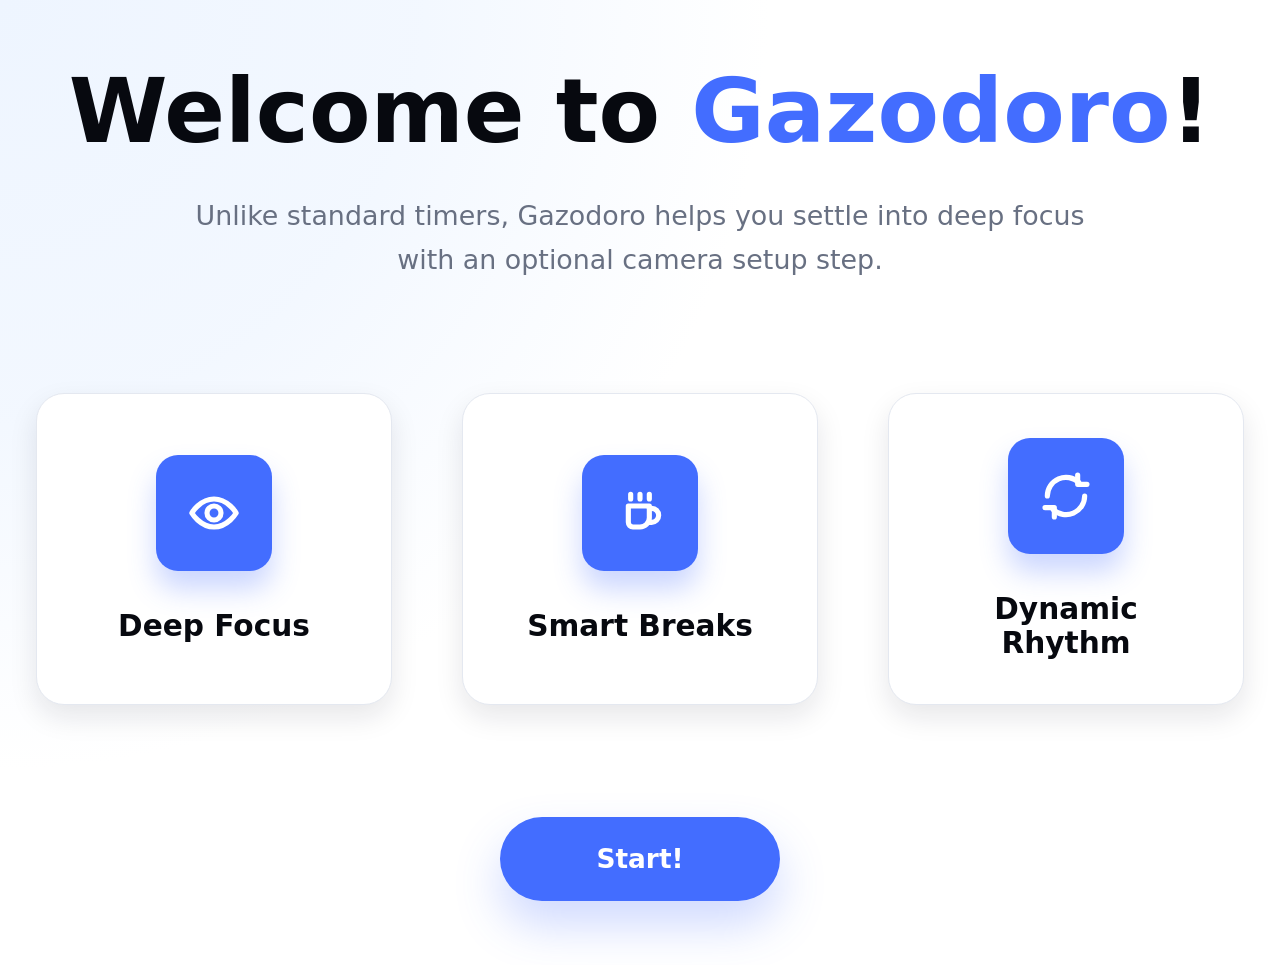
==== frontend/index.html @ 6861799c "Fix project folder organisation" ====
<!DOCTYPE html>
<html lang="en">
<head>
  <meta charset="UTF-8">
  <meta name="viewport" content="width=device-width, initial-scale=1.0">
  <title>Gazodoro</title>
  <link rel="stylesheet" href="styles.css">
  <script src="script.js" defer></script>
</head>
<body>
  <main class="app" aria-live="polite">
    <section class="screen welcome-screen is-active" data-screen="welcome" aria-labelledby="welcome-title">
      <div class="welcome-copy">
        <h1 id="welcome-title">Welcome to <span>Gazodoro</span>!</h1>
        <p>Unlike standard timers, Gazodoro helps you settle into deep focus with an optional camera setup step.</p>
      </div>

      <div class="feature-grid" aria-label="Gazodoro features">
        <article class="feature-card">
          <div class="feature-icon" aria-hidden="true">
            <svg viewBox="0 0 24 24" role="img">
              <path d="M2.5 12s3.5-6 9.5-6 9.5 6 9.5 6-3.5 6-9.5 6-9.5-6-9.5-6Z"></path>
              <circle cx="12" cy="12" r="3"></circle>
            </svg>
          </div>
          <h2>Deep Focus</h2>
        </article>

        <article class="feature-card">
          <div class="feature-icon" aria-hidden="true">
            <svg viewBox="0 0 24 24" role="img">
              <path d="M7 9h9v5a4 4 0 0 1-4 4H9a2 2 0 0 1-2-2V9Z"></path>
              <path d="M16 10h1a3 3 0 0 1 0 6h-1"></path>
              <path d="M8 4v2M12 4v2M16 4v2"></path>
            </svg>
          </div>
          <h2>Smart Breaks</h2>
        </article>

        <article class="feature-card">
          <div class="feature-icon" aria-hidden="true">
            <svg viewBox="0 0 24 24" role="img">
              <path d="M20 12a8 8 0 0 1-13.5 5.8"></path>
              <path d="M4 12A8 8 0 0 1 17.5 6.2"></path>
              <path d="M17 3v4h4"></path>
              <path d="M7 21v-4H3"></path>
            </svg>
          </div>
          <h2>Dynamic Rhythm</h2>
        </article>
      </div>

      <button class="primary-button welcome-start" type="button" data-start-onboarding>Start!</button>
    </section>

    <section class="screen permission-screen" data-screen="permission" aria-labelledby="permission-title">
      <div class="privacy-badge" aria-hidden="true">
        <svg viewBox="0 0 24 24" role="img">
          <path d="M12 3 6 5.6v5.7c0 3.8 2.5 7.4 6 8.7 3.5-1.3 6-4.9 6-8.7V5.6L12 3Z"></path>
        </svg>
      </div>

      <div class="permission-heading">
        <h1 id="permission-title">Before we start...</h1>
        <p>Your Privacy is <span>Our Priority</span></p>
      </div>

      <article class="privacy-card">
        <div class="privacy-icon" aria-hidden="true">
          <svg viewBox="0 0 24 24" role="img">
            <path d="M6 8h2l1.4-2h5.2L16 8h2a2 2 0 0 1 2 2v7a2 2 0 0 1-2 2H6a2 2 0 0 1-2-2v-7a2 2 0 0 1 2-2Z"></path>
            <circle cx="12" cy="13" r="3"></circle>
          </svg>
        </div>
        <div class="privacy-copy">
          <p>We need camera access to track your gaze, but we don't watch you.</p>
          <p>All processing happens <strong>100% locally</strong> on your device.</p>
          <p>No videos or images are ever stored or sent to the cloud.</p>
        </div>
        <p class="privacy-note">
          <svg viewBox="0 0 24 24" aria-hidden="true">
            <path d="M7 11V8a5 5 0 0 1 10 0v3"></path>
            <rect x="5" y="11" width="14" height="10" rx="2"></rect>
          </svg>
          Your privacy is protected. Everything stays on your device.
        </p>
      </article>

      <p class="camera-message" data-camera-error hidden></p>

      <div class="choice-actions">
        <button class="primary-button" type="button" data-enable-camera>Yes, enable camera</button>
        <button class="secondary-button" type="button" data-skip-camera>No, continue without camera</button>
      </div>

      <p class="muted-text">You can change this anytime in settings</p>
    </section>

    <section class="screen preview-screen" data-screen="preview" aria-labelledby="preview-title">
      <h1 id="preview-title">Final Check: Preview Your View</h1>

      <div class="preview-layout">
        <article class="video-card" aria-label="Camera preview">
          <div class="video-frame">
            <video data-camera-preview autoplay playsinline muted></video>
            <span class="live-pill"><span></span> Live</span>
            <div class="video-icon" aria-hidden="true">
              <svg viewBox="0 0 24 24" role="img">
                <path d="M4 7h10a2 2 0 0 1 2 2v6a2 2 0 0 1-2 2H4a2 2 0 0 1-2-2V9a2 2 0 0 1 2-2Z"></path>
                <path d="m16 10 6-3v10l-6-3"></path>
              </svg>
            </div>
          </div>
        </article>

        <aside class="device-card" aria-label="Camera setup details">
          <h2>Select Device</h2>
          <div class="device-select">
            <span data-device-name>Camera 1</span>
            <svg viewBox="0 0 24 24" aria-hidden="true">
              <path d="M6 8h2l1.4-2h5.2L16 8h2a2 2 0 0 1 2 2v7a2 2 0 0 1-2 2H6a2 2 0 0 1-2-2v-7a2 2 0 0 1 2-2Z"></path>
              <circle cx="12" cy="13" r="3"></circle>
            </svg>
          </div>
          <p class="tip-box">
            <svg viewBox="0 0 24 24" aria-hidden="true">
              <path d="M9 18h6"></path>
              <path d="M10 22h4"></path>
              <path d="M8.5 14.5a5 5 0 1 1 7 0c-.8.8-1.5 1.7-1.5 3.5h-4c0-1.8-.7-2.7-1.5-3.5Z"></path>
            </svg>
            Ensure your face is well-lit and centered for the best gaze tracking experience.
          </p>
        </aside>
      </div>

      <button class="primary-button ready-button" type="button" data-ready-focus>Ready to Focus</button>
      <button class="link-button" type="button" data-standard-mode>Camera not working? Continue in Standard Mode</button>
    </section>

    <section class="screen dashboard-screen" data-screen="dashboard" aria-labelledby="dashboard-title">
      <header class="dashboard-header">
        <div class="brand">
          <div class="brand-icon" aria-hidden="true">
            <svg viewBox="0 0 24 24" role="img">
              <path d="M2.5 12s3.5-6 9.5-6 9.5 6 9.5 6-3.5 6-9.5 6-9.5-6-9.5-6Z"></path>
              <circle cx="12" cy="12" r="3"></circle>
            </svg>
          </div>
          <div>
            <h1 id="dashboard-title">Gazodoro</h1>
            <p>Gaze-tracking productivity timer</p>
          </div>
        </div>

        <button class="icon-button" type="button" aria-label="Settings">
          <svg viewBox="0 0 24 24" aria-hidden="true">
            <path d="M12 15.5a3.5 3.5 0 1 0 0-7 3.5 3.5 0 0 0 0 7Z"></path>
            <path d="M19.4 15a1.8 1.8 0 0 0 .4 2l.1.1a2 2 0 0 1-2.8 2.8l-.1-.1a1.8 1.8 0 0 0-2-.4 1.8 1.8 0 0 0-1 1.6V21a2 2 0 0 1-4 0v-.1a1.8 1.8 0 0 0-1-1.6 1.8 1.8 0 0 0-2 .4l-.1.1a2 2 0 1 1-2.8-2.8l.1-.1a1.8 1.8 0 0 0 .4-2 1.8 1.8 0 0 0-1.6-1H3a2 2 0 0 1 0-4h.1a1.8 1.8 0 0 0 1.6-1 1.8 1.8 0 0 0-.4-2l-.1-.1a2 2 0 1 1 2.8-2.8l.1.1a1.8 1.8 0 0 0 2 .4 1.8 1.8 0 0 0 1-1.6V3a2 2 0 0 1 4 0v.1a1.8 1.8 0 0 0 1 1.6 1.8 1.8 0 0 0 2-.4l.1-.1A2 2 0 0 1 20 7l-.1.1a1.8 1.8 0 0 0-.4 2 1.8 1.8 0 0 0 1.6 1h.1a2 2 0 0 1 0 4h-.1a1.8 1.8 0 0 0-1.7 1Z"></path>
          </svg>
        </button>
      </header>

      <div class="dashboard-content">
        <div class="mode-tabs" role="tablist" aria-label="Timer mode">
          <button class="mode-tab is-active" type="button" role="tab" aria-selected="true" data-mode-tab="FOCUS">Focus</button>
          <button class="mode-tab" type="button" role="tab" aria-selected="false" data-mode-tab="SHORT_BREAK">Short Break</button>
          <button class="mode-tab" type="button" role="tab" aria-selected="false" data-mode-tab="LONG_BREAK">Long Break</button>
        </div>

        <article class="dashboard-card" aria-label="Pomodoro timer">
          <div class="timer-ring">
            <span class="timer-time" data-timer-display>25:00</span>
          </div>
        </article>

        <div class="timer-controls" aria-label="Timer actions">
          <button class="round-button reset-button" type="button" aria-label="Reset timer" data-reset-button>
            <svg viewBox="0 0 24 24" aria-hidden="true">
              <path d="M4 12a8 8 0 1 0 2.3-5.7"></path>
              <path d="M4 4v6h6"></path>
            </svg>
          </button>
          <button class="round-button play-button" type="button" aria-label="Start timer" data-start-pause-button>
            <svg class="play-icon" viewBox="0 0 24 24" aria-hidden="true">
              <path d="M8 5v14l11-7Z"></path>
            </svg>
            <svg class="pause-icon" viewBox="0 0 24 24" aria-hidden="true">
              <path d="M7 5h4v14H7Z"></path>
              <path d="M13 5h4v14h-4Z"></path>
            </svg>
          </button>
        </div>
      </div>
    </section>
  </main>
</body>
</html>
---- frontend/styles.css ----
:root {
  color-scheme: light;
  font-family: Inter, ui-sans-serif, system-ui, -apple-system, BlinkMacSystemFont, "Segoe UI", sans-serif;
  color: #07090f;
  background: #ffffff;
  --blue: #436dff;
  --blue-dark: #3155f4;
  --blue-soft: #eaf1ff;
  --green: #1db846;
  --green-soft: #eefbf2;
  --ink-muted: #687082;
  --line: #e4e8f0;
  --shadow: 0 28px 60px rgb(15 23 42 / 0.13);
  --soft-shadow: 0 12px 28px rgb(15 23 42 / 0.1);
}

* {
  box-sizing: border-box;
}

body {
  margin: 0;
  min-height: 100vh;
  background:
    radial-gradient(circle at left top, #eef5ff 0, rgb(238 245 255 / 0.72) 26%, transparent 48%),
    #ffffff;
}

button {
  font: inherit;
}

svg {
  display: block;
  fill: none;
  stroke: currentColor;
  stroke-linecap: round;
  stroke-linejoin: round;
  stroke-width: 2;
}

.app {
  min-height: 100vh;
}

.screen {
  display: none;
  min-height: 100vh;
  padding: 64px 36px;
}

.screen.is-active {
  display: flex;
}

.welcome-screen,
.permission-screen,
.preview-screen {
  align-items: center;
  flex-direction: column;
  justify-content: center;
  text-align: center;
}

.welcome-copy h1 {
  margin: 0;
  font-size: clamp(3.25rem, 7vw, 6rem);
  line-height: 1.05;
  letter-spacing: 0;
}

.welcome-copy h1 span,
.permission-heading span,
.privacy-copy strong {
  color: var(--blue);
}

.welcome-copy p {
  max-width: 900px;
  margin: 36px auto 0;
  color: var(--ink-muted);
  font-size: clamp(1.35rem, 2.1vw, 2rem);
  line-height: 1.65;
}

.feature-grid {
  display: grid;
  width: min(100%, 1480px);
  grid-template-columns: repeat(3, minmax(0, 1fr));
  gap: 70px;
  margin: 110px auto 0;
}

.feature-card,
.privacy-card,
.video-card,
.device-card,
.dashboard-card {
  background: #ffffff;
  border: 1px solid var(--line);
  border-radius: 28px;
  box-shadow: var(--soft-shadow);
}

.feature-card {
  min-height: 280px;
  display: grid;
  place-items: center;
  align-content: center;
  gap: 38px;
  padding: 44px;
}

.feature-icon,
.brand-icon {
  display: grid;
  place-items: center;
  color: #ffffff;
  background: var(--blue);
  box-shadow: 0 18px 28px rgb(67 109 255 / 0.28);
}

.feature-icon {
  width: 116px;
  height: 116px;
  border-radius: 22px;
}

.feature-icon svg {
  width: 56px;
  height: 56px;
  stroke-width: 2.2;
}

.feature-card h2 {
  margin: 0;
  font-size: 1.85rem;
  letter-spacing: 0;
}

.primary-button,
.secondary-button {
  min-height: 84px;
  padding: 0 68px;
  border-radius: 999px;
  border: 0;
  font-size: 1.65rem;
  font-weight: 800;
  letter-spacing: 0;
  cursor: pointer;
}

.primary-button {
  color: #ffffff;
  background: var(--blue);
  box-shadow: 0 24px 46px rgb(67 109 255 / 0.25);
}

.primary-button:hover,
.primary-button:focus-visible {
  background: var(--blue-dark);
}

.secondary-button {
  color: #06070a;
  background: #ffffff;
  border: 1px solid var(--line);
  box-shadow: 0 6px 12px rgb(15 23 42 / 0.12);
}

.welcome-start {
  margin-top: 112px;
  min-width: 280px;
}

.privacy-badge {
  display: grid;
  place-items: center;
  width: 116px;
  height: 116px;
  border-radius: 50%;
  color: #ffffff;
  background: var(--green);
  box-shadow: 0 20px 34px rgb(29 184 70 / 0.24);
}

.privacy-badge svg {
  width: 54px;
  height: 54px;
}

.permission-heading {
  margin-top: 54px;
}

.permission-heading h1,
.preview-screen h1 {
  margin: 0;
  font-size: clamp(3rem, 5.5vw, 5.25rem);
  line-height: 1.08;
  letter-spacing: 0;
}

.permission-heading p {
  margin: 22px 0 0;
  font-size: clamp(2rem, 3.6vw, 3.75rem);
  font-weight: 800;
  letter-spacing: 0;
}

.permission-heading p span {
  color: #1da044;
}

.privacy-card {
  display: grid;
  width: min(100%, 1290px);
  grid-template-columns: 94px 1fr;
  gap: 36px;
  margin-top: 72px;
  padding: 68px;
  text-align: left;
  box-shadow: var(--shadow);
}

.privacy-icon {
  display: grid;
  place-items: center;
  width: 94px;
  height: 94px;
  border-radius: 22px;
  color: var(--blue);
  background: var(--blue-soft);
}

.privacy-icon svg {
  width: 48px;
  height: 48px;
}

.privacy-copy p {
  margin: 8px 0 38px;
  font-size: clamp(1.3rem, 2vw, 1.85rem);
  line-height: 1.45;
}

.privacy-note {
  grid-column: 1 / -1;
  display: flex;
  align-items: center;
  gap: 22px;
  margin: 8px 0 0;
  padding: 24px 28px;
  border: 1px solid #c9f2d5;
  border-radius: 18px;
  color: #087631;
  background: var(--green-soft);
  font-size: 1.35rem;
}

.privacy-note svg,
.tip-box svg {
  width: 30px;
  height: 30px;
  flex: 0 0 auto;
}

.camera-message {
  width: min(100%, 920px);
  margin: 28px 0 0;
  padding: 18px 24px;
  border: 1px solid #ffd8b5;
  border-radius: 16px;
  color: #8a3d00;
  background: #fff6ed;
  font-size: 1.1rem;
}

.choice-actions {
  display: flex;
  flex-wrap: wrap;
  justify-content: center;
  gap: 36px;
  margin-top: 60px;
}

.muted-text {
  margin: 46px 0 0;
  color: var(--ink-muted);
  font-size: 1.1rem;
}

.preview-screen {
  justify-content: flex-start;
  padding-top: 120px;
}

.preview-layout {
  display: grid;
  width: min(100%, 1795px);
  grid-template-columns: minmax(0, 2fr) minmax(360px, 0.95fr);
  gap: 46px;
  margin-top: 70px;
}

.video-card {
  padding: 36px;
  border-radius: 30px;
  box-shadow: var(--shadow);
}

.video-frame {
  position: relative;
  min-height: 624px;
  overflow: hidden;
  border-radius: 24px;
  background: #111827;
}

.video-frame video {
  width: 100%;
  height: 100%;
  min-height: 624px;
  object-fit: cover;
  transform: scaleX(-1);
}

.live-pill {
  position: absolute;
  top: 24px;
  left: 24px;
  display: inline-flex;
  align-items: center;
  gap: 10px;
  padding: 12px 18px;
  border-radius: 999px;
  color: #ffffff;
  background: #ff3e50;
  font-size: 1.1rem;
  font-weight: 800;
}

.live-pill span {
  width: 15px;
  height: 15px;
  border-radius: 50%;
  background: #ff9aa6;
}

.video-icon {
  position: absolute;
  right: 24px;
  bottom: 24px;
  display: grid;
  place-items: center;
  width: 70px;
  height: 70px;
  border-radius: 50%;
  color: #ffffff;
  background: rgb(3 7 18 / 0.42);
}

.video-icon svg {
  width: 34px;
  height: 34px;
}

.device-card {
  align-self: start;
  padding: 54px 46px 46px;
  text-align: left;
  box-shadow: var(--shadow);
}

.device-card h2 {
  margin: 0 0 22px;
  font-size: 1.45rem;
}

.device-select {
  display: flex;
  align-items: center;
  justify-content: space-between;
  min-height: 76px;
  padding: 0 24px;
  border: 2px solid #dfe3ea;
  border-radius: 18px;
  font-size: 1.3rem;
}

.device-select svg {
  width: 28px;
  height: 28px;
  color: #777b8d;
}

.tip-box {
  display: flex;
  align-items: flex-start;
  gap: 22px;
  margin: 36px 0 0;
  padding: 26px 28px;
  border: 1px solid #d5e4ff;
  border-radius: 18px;
  color: #1f3e9b;
  background: var(--blue-soft);
  font-size: 1.18rem;
  line-height: 1.6;
}

.ready-button {
  margin-top: 56px;
  min-width: 430px;
}

.link-button {
  margin-top: 28px;
  border: 0;
  color: #5d6472;
  background: transparent;
  font-size: 1.1rem;
  text-decoration: underline;
  cursor: pointer;
}

.dashboard-screen {
  flex-direction: column;
  padding: 48px 78px 42px;
}

.dashboard-header {
  display: flex;
  align-items: flex-start;
  justify-content: space-between;
  gap: 24px;
}

.brand {
  display: flex;
  align-items: center;
  gap: 24px;
}

.brand-icon {
  width: 82px;
  height: 82px;
  border-radius: 50%;
}

.brand-icon svg {
  width: 42px;
  height: 42px;
}

.brand h1 {
  margin: 0;
  font-size: 2.7rem;
  line-height: 1.05;
}

.brand p {
  margin: 8px 0 0;
  color: var(--ink-muted);
  font-size: 1.12rem;
}

.icon-button {
  display: grid;
  place-items: center;
  width: 82px;
  height: 82px;
  border: 1px solid var(--line);
  border-radius: 50%;
  color: #050505;
  background: #ffffff;
  box-shadow: var(--soft-shadow);
  cursor: pointer;
}

.icon-button svg {
  width: 36px;
  height: 36px;
}

.dashboard-content {
  display: flex;
  flex: 1;
  flex-direction: column;
  align-items: center;
  justify-content: center;
  padding-top: 36px;
}

.mode-tabs {
  display: grid;
  width: min(100%, 640px);
  grid-template-columns: repeat(3, 1fr);
  gap: 14px;
  padding: 10px;
  border: 1px solid var(--line);
  border-radius: 18px;
  background: #ffffff;
  box-shadow: var(--soft-shadow);
}

.mode-tab {
  min-height: 70px;
  border: 0;
  border-radius: 14px;
  color: #5f6678;
  background: transparent;
  font-size: 1.2rem;
  font-weight: 800;
  cursor: pointer;
}

.mode-tab.is-active {
  color: #ffffff;
  background: var(--blue);
  box-shadow: 0 8px 16px rgb(67 109 255 / 0.24);
}

.dashboard-card {
  display: grid;
  place-items: center;
  width: min(100%, 700px);
  min-height: 700px;
  margin-top: 46px;
  border-radius: 34px;
  box-shadow: 0 36px 70px rgb(15 23 42 / 0.18);
}

.timer-ring {
  display: grid;
  place-items: center;
  width: min(430px, 72vw);
  aspect-ratio: 1;
  border: 20px solid #dce8ff;
  border-radius: 50%;
}

.timer-time {
  font-size: clamp(4.7rem, 8vw, 7.1rem);
  font-weight: 300;
  line-height: 1;
  letter-spacing: 0;
}

.timer-controls {
  display: flex;
  align-items: center;
  justify-content: center;
  gap: 34px;
  margin-top: 48px;
}

.round-button {
  display: grid;
  place-items: center;
  border: 0;
  border-radius: 50%;
  cursor: pointer;
}

.reset-button {
  width: 100px;
  height: 100px;
  color: #050505;
  background: #ffffff;
  border: 1px solid var(--line);
  box-shadow: var(--soft-shadow);
}

.reset-button svg {
  width: 38px;
  height: 38px;
}

.play-button {
  width: 188px;
  height: 188px;
  color: #ffffff;
  background: var(--blue);
  box-shadow: 0 28px 54px rgb(67 109 255 / 0.3);
}

.play-button svg {
  width: 72px;
  height: 72px;
  stroke-width: 1.7;
}

.pause-icon {
  display: none;
}

.play-button.is-running .play-icon {
  display: none;
}

.play-button.is-running .pause-icon {
  display: block;
}

@media (max-width: 1100px) {
  .feature-grid,
  .preview-layout {
    grid-template-columns: 1fr;
    gap: 28px;
  }

  .feature-grid {
    margin-top: 70px;
  }

  .preview-screen {
    padding-top: 64px;
  }

  .video-frame,
  .video-frame video {
    min-height: 430px;
  }

  .dashboard-screen {
    padding: 32px 28px 42px;
  }
}

@media (max-width: 720px) {
  .screen {
    padding: 42px 18px;
  }

  .feature-grid {
    gap: 18px;
  }

  .feature-card {
    min-height: 190px;
    padding: 28px;
  }

  .feature-icon {
    width: 86px;
    height: 86px;
  }

  .feature-icon svg {
    width: 42px;
    height: 42px;
  }

  .welcome-start {
    margin-top: 56px;
  }

  .privacy-card {
    grid-template-columns: 1fr;
    padding: 30px;
  }

  .privacy-icon {
    margin: 0 auto;
  }

  .privacy-copy {
    text-align: center;
  }

  .privacy-note {
    align-items: flex-start;
    font-size: 1rem;
  }

  .choice-actions {
    gap: 16px;
    margin-top: 34px;
  }

  .primary-button,
  .secondary-button {
    width: 100%;
    min-height: 68px;
    padding: 0 26px;
    font-size: 1.15rem;
  }

  .preview-layout {
    margin-top: 36px;
  }

  .video-card {
    padding: 18px;
  }

  .video-frame,
  .video-frame video {
    min-height: 300px;
  }

  .device-card {
    padding: 30px 24px;
  }

  .ready-button {
    min-width: 0;
  }

  .dashboard-header {
    align-items: center;
  }

  .brand-icon,
  .icon-button {
    width: 58px;
    height: 58px;
  }

  .brand {
    gap: 14px;
  }

  .brand h1 {
    font-size: 1.8rem;
  }

  .brand p {
    font-size: 0.85rem;
  }

  .mode-tabs {
    gap: 6px;
    padding: 6px;
  }

  .mode-tab {
    min-height: 54px;
    font-size: 0.9rem;
  }

  .dashboard-card {
    min-height: 390px;
    margin-top: 28px;
  }

  .timer-ring {
    border-width: 14px;
  }

  .timer-time {
    font-size: 4.2rem;
  }

  .timer-controls {
    margin-top: 30px;
  }

  .reset-button {
    width: 78px;
    height: 78px;
  }

  .play-button {
    width: 132px;
    height: 132px;
  }
}
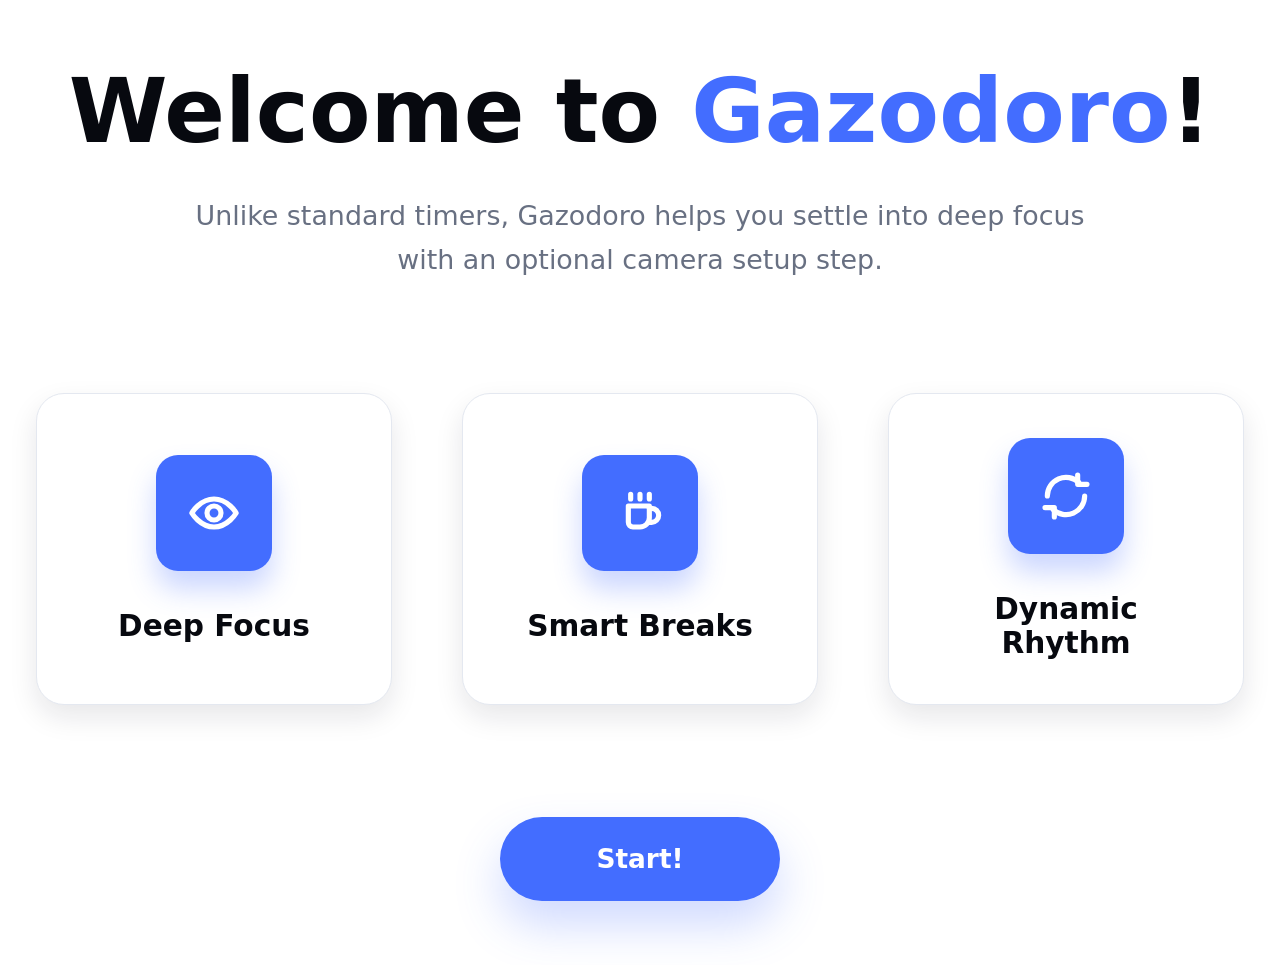
==== commit 3c90c5ca: "Edit timer dashboard and Camera setting" ====
--- a/frontend/index.html
+++ b/frontend/index.html
@@ -138,6 +138,28 @@
     </section>
 
     <section class="screen dashboard-screen" data-screen="dashboard" aria-labelledby="dashboard-title">
+      <aside class="goal-card" aria-label="Today's goal">
+        <div class="goal-title">
+          <svg viewBox="0 0 24 24" aria-hidden="true">
+            <circle cx="12" cy="12" r="8"></circle>
+            <circle cx="12" cy="12" r="4"></circle>
+            <circle cx="12" cy="12" r="1"></circle>
+          </svg>
+          <span>TODAY'S GOAL</span>
+        </div>
+        <div class="goal-row">
+          <span>Sessions left</span>
+          <strong>0</strong>
+        </div>
+        <button class="text-button" type="button">Edit Goal</button>
+      </aside>
+
+      <div class="sessions-pill" aria-label="Sessions today">
+        <span aria-hidden="true">🔥</span>
+        <strong>0</strong>
+        <span>sessions today</span>
+      </div>
+
       <header class="dashboard-header">
         <div class="brand">
           <div class="brand-icon" aria-hidden="true">
@@ -151,13 +173,6 @@
             <p>Gaze-tracking productivity timer</p>
           </div>
         </div>
-
-        <button class="icon-button" type="button" aria-label="Settings">
-          <svg viewBox="0 0 24 24" aria-hidden="true">
-            <path d="M12 15.5a3.5 3.5 0 1 0 0-7 3.5 3.5 0 0 0 0 7Z"></path>
-            <path d="M19.4 15a1.8 1.8 0 0 0 .4 2l.1.1a2 2 0 0 1-2.8 2.8l-.1-.1a1.8 1.8 0 0 0-2-.4 1.8 1.8 0 0 0-1 1.6V21a2 2 0 0 1-4 0v-.1a1.8 1.8 0 0 0-1-1.6 1.8 1.8 0 0 0-2 .4l-.1.1a2 2 0 1 1-2.8-2.8l.1-.1a1.8 1.8 0 0 0 .4-2 1.8 1.8 0 0 0-1.6-1H3a2 2 0 0 1 0-4h.1a1.8 1.8 0 0 0 1.6-1 1.8 1.8 0 0 0-.4-2l-.1-.1a2 2 0 1 1 2.8-2.8l.1.1a1.8 1.8 0 0 0 2 .4 1.8 1.8 0 0 0 1-1.6V3a2 2 0 0 1 4 0v.1a1.8 1.8 0 0 0 1 1.6 1.8 1.8 0 0 0 2-.4l.1-.1A2 2 0 0 1 20 7l-.1.1a1.8 1.8 0 0 0-.4 2 1.8 1.8 0 0 0 1.6 1h.1a2 2 0 0 1 0 4h-.1a1.8 1.8 0 0 0-1.7 1Z"></path>
-          </svg>
-        </button>
       </header>
 
       <div class="dashboard-content">
@@ -167,13 +182,27 @@
           <button class="mode-tab" type="button" role="tab" aria-selected="false" data-mode-tab="LONG_BREAK">Long Break</button>
         </div>
 
-        <article class="dashboard-card" aria-label="Pomodoro timer">
-          <div class="timer-ring">
+        <div class="timer-layout">
+          <article class="timer-panel" aria-label="Pomodoro timer">
+          <div class="timer-ring" data-timer-ring>
+            <span class="timer-mode-label" data-camera-mode-label>No-camera mode</span>
             <span class="timer-time" data-timer-display>25:00</span>
           </div>
-        </article>
-
-        <div class="timer-controls" aria-label="Timer actions">
+          </article>
+
+          <aside class="change-time" aria-label="Change time">
+            <h2>Change time</h2>
+            <div class="time-adjust-grid">
+              <button class="small-round-button" type="button" aria-label="Increase focus time" data-time-increase>+</button>
+              <span class="time-value" data-time-minutes>25 m</span>
+              <button class="small-round-button" type="button" aria-label="Decrease focus time" data-time-decrease>-</button>
+            </div>
+          </aside>
+        </div>
+
+        <div class="bottom-bar">
+          <div class="bottom-spacer" aria-hidden="true"></div>
+          <div class="timer-controls" aria-label="Timer actions">
           <button class="round-button reset-button" type="button" aria-label="Reset timer" data-reset-button>
             <svg viewBox="0 0 24 24" aria-hidden="true">
               <path d="M4 12a8 8 0 1 0 2.3-5.7"></path>
@@ -189,8 +218,131 @@
               <path d="M13 5h4v14h-4Z"></path>
             </svg>
           </button>
-        </div>
-      </div>
+          </div>
+          <div class="utility-controls" aria-label="Dashboard tools">
+            <button class="round-button utility-button" type="button" aria-label="Statistics">
+              <svg viewBox="0 0 24 24" aria-hidden="true">
+                <path d="M4 19V5"></path>
+                <path d="M4 19h16"></path>
+                <path d="M8 17v-5"></path>
+                <path d="M12 17V8"></path>
+                <path d="M16 17v-8"></path>
+              </svg>
+            </button>
+            <button class="round-button utility-button" type="button" aria-label="Settings" data-open-settings>
+              <svg viewBox="0 0 24 24" aria-hidden="true">
+                <path d="M12 15.5a3.5 3.5 0 1 0 0-7 3.5 3.5 0 0 0 0 7Z"></path>
+                <path d="M19.4 15a1.8 1.8 0 0 0 .4 2l.1.1a2 2 0 0 1-2.8 2.8l-.1-.1a1.8 1.8 0 0 0-2-.4 1.8 1.8 0 0 0-1 1.6V21a2 2 0 0 1-4 0v-.1a1.8 1.8 0 0 0-1-1.6 1.8 1.8 0 0 0-2 .4l-.1.1a2 2 0 1 1-2.8-2.8l.1-.1a1.8 1.8 0 0 0 .4-2 1.8 1.8 0 0 0-1.6-1H3a2 2 0 0 1 0-4h.1a1.8 1.8 0 0 0 1.6-1 1.8 1.8 0 0 0-.4-2l-.1-.1a2 2 0 1 1 2.8-2.8l.1.1a1.8 1.8 0 0 0 2 .4 1.8 1.8 0 0 0 1-1.6V3a2 2 0 0 1 4 0v.1a1.8 1.8 0 0 0 1 1.6 1.8 1.8 0 0 0 2-.4l.1-.1A2 2 0 0 1 20 7l-.1.1a1.8 1.8 0 0 0-.4 2 1.8 1.8 0 0 0 1.6 1h.1a2 2 0 0 1 0 4h-.1a1.8 1.8 0 0 0-1.7 1Z"></path>
+              </svg>
+            </button>
+          </div>
+        </div>
+      </div>
+    </section>
+
+    <section class="screen settings-screen" data-screen="settings" aria-labelledby="settings-title">
+      <div class="settings-shell">
+        <header class="settings-heading">
+          <button class="back-button" type="button" aria-label="Back to dashboard" data-back-dashboard>
+            <svg viewBox="0 0 24 24" aria-hidden="true">
+              <path d="M19 12H5"></path>
+              <path d="m12 19-7-7 7-7"></path>
+            </svg>
+          </button>
+          <h1 id="settings-title">Settings</h1>
+        </header>
+
+        <div class="settings-list">
+          <button class="settings-row" type="button" data-open-camera-settings>
+            <span class="settings-row-label">
+              <svg viewBox="0 0 24 24" aria-hidden="true">
+                <path d="M6 8h2l1.4-2h5.2L16 8h2a2 2 0 0 1 2 2v7a2 2 0 0 1-2 2H6a2 2 0 0 1-2-2v-7a2 2 0 0 1 2-2Z"></path>
+                <circle cx="12" cy="13" r="3"></circle>
+              </svg>
+              Camera
+            </span>
+            <span class="settings-chevron" aria-hidden="true">›</span>
+          </button>
+          <button class="settings-row" type="button">
+            <span class="settings-row-label">
+              <svg viewBox="0 0 24 24" aria-hidden="true">
+                <path d="M11 5 6 9H3v6h3l5 4V5Z"></path>
+                <path d="M16 9.5a4 4 0 0 1 0 5"></path>
+                <path d="M19 7a8 8 0 0 1 0 10"></path>
+              </svg>
+              Sound
+            </span>
+            <span class="settings-chevron" aria-hidden="true">›</span>
+          </button>
+          <button class="settings-row" type="button">
+            <span class="settings-row-label">
+              <svg viewBox="0 0 24 24" aria-hidden="true">
+                <path d="M4 19V5"></path>
+                <path d="M4 19h16"></path>
+                <path d="M8 17v-5"></path>
+                <path d="M12 17V8"></path>
+                <path d="M16 17v-8"></path>
+              </svg>
+              Statistics
+            </span>
+            <span class="settings-chevron" aria-hidden="true">›</span>
+          </button>
+          <button class="settings-row" type="button">
+            <span class="settings-row-label">
+              <svg viewBox="0 0 24 24" aria-hidden="true">
+                <circle cx="12" cy="12" r="9"></circle>
+                <path d="M12 7v5l3 2"></path>
+              </svg>
+              Timer
+            </span>
+            <span class="settings-chevron" aria-hidden="true">›</span>
+          </button>
+          <button class="settings-row" type="button">
+            <span class="settings-row-label">
+              <svg viewBox="0 0 24 24" aria-hidden="true">
+                <circle cx="13.5" cy="6.5" r="2.5"></circle>
+                <circle cx="8" cy="12" r="2.5"></circle>
+                <circle cx="15.5" cy="15.5" r="2.5"></circle>
+                <path d="M17.8 8.8c1.8 1.1 2.7 2.7 2.2 4.5-.6 2-2.6 2.5-4.2 2.4"></path>
+              </svg>
+              Appearance
+            </span>
+            <span class="settings-chevron" aria-hidden="true">›</span>
+          </button>
+        </div>
+      </div>
+      <button class="help-button" type="button" aria-label="Help">?</button>
+    </section>
+
+    <section class="screen camera-settings-screen" data-screen="camera-settings" aria-labelledby="camera-settings-title">
+      <div class="settings-shell">
+        <header class="settings-heading">
+          <button class="back-button" type="button" aria-label="Back to settings" data-back-settings>
+            <svg viewBox="0 0 24 24" aria-hidden="true">
+              <path d="M19 12H5"></path>
+              <path d="m12 19-7-7 7-7"></path>
+            </svg>
+          </button>
+          <h1 id="camera-settings-title">Camera</h1>
+        </header>
+
+        <article class="camera-settings-card">
+          <div class="camera-toggle-row">
+            <span>Camera On/Off</span>
+            <button class="toggle-switch" type="button" role="switch" aria-checked="false" data-camera-toggle>
+              <span></span>
+            </button>
+          </div>
+          <div class="camera-select-panel" data-camera-select-panel hidden>
+            <label for="camera-select">Select camera</label>
+            <select id="camera-select" data-camera-select>
+              <option>Camera 1</option>
+              <option>Camera 2</option>
+            </select>
+          </div>
+        </article>
+      </div>
+      <button class="help-button" type="button" aria-label="Help">?</button>
     </section>
   </main>
 </body>
--- a/frontend/styles.css
+++ b/frontend/styles.css
@@ -21,9 +21,7 @@
 body {
   margin: 0;
   min-height: 100vh;
-  background:
-    radial-gradient(circle at left top, #eef5ff 0, rgb(238 245 255 / 0.72) 26%, transparent 48%),
-    #ffffff;
+  background: #ffffff;
 }
 
 button {
@@ -424,62 +422,130 @@
 }
 
 .dashboard-screen {
+  position: relative;
   flex-direction: column;
-  padding: 48px 78px 42px;
+  min-height: 100vh;
+  padding: 58px 96px 32px;
+  overflow: hidden;
+}
+
+.goal-card {
+  position: absolute;
+  top: 14px;
+  left: 95px;
+  width: 310px;
+  min-height: 152px;
+  padding: 18px;
+  border: 1px solid #bcd6ff;
+  border-radius: 16px;
+  background: #ffffff;
+  box-shadow: 0 16px 28px rgb(15 23 42 / 0.14);
+}
+
+.goal-title,
+.goal-row,
+.sessions-pill,
+.settings-row-label,
+.camera-toggle-row {
+  display: flex;
+  align-items: center;
+}
+
+.goal-title {
+  gap: 10px;
+  padding-bottom: 18px;
+  border-bottom: 1px solid #bcd6ff;
+  color: #29436c;
+  font-size: 0.82rem;
+  font-weight: 700;
+}
+
+.goal-title svg {
+  width: 18px;
+  height: 18px;
+  color: #1b66ff;
+}
+
+.goal-row {
+  justify-content: space-between;
+  margin-top: 16px;
+  color: #415372;
+  font-size: 0.86rem;
+}
+
+.goal-row strong {
+  color: #0e5cff;
+  font-size: 1.25rem;
+}
+
+.text-button {
+  display: block;
+  margin: 18px auto 0;
+  border: 0;
+  color: #075dff;
+  background: transparent;
+  font-size: 0.82rem;
+  font-weight: 700;
+  cursor: pointer;
+}
+
+.sessions-pill {
+  position: absolute;
+  top: 62px;
+  right: 110px;
+  gap: 10px;
+  min-height: 56px;
+  padding: 0 26px;
+  border: 1px solid #bcd6ff;
+  border-radius: 20px;
+  color: #17345b;
+  background: #ffffff;
+  box-shadow: 0 5px 10px rgb(15 23 42 / 0.13);
+  font-size: 1.12rem;
+}
+
+.sessions-pill span:first-child {
+  font-size: 1.7rem;
 }
 
 .dashboard-header {
   display: flex;
-  align-items: flex-start;
-  justify-content: space-between;
-  gap: 24px;
+  justify-content: center;
 }
 
 .brand {
   display: flex;
   align-items: center;
-  gap: 24px;
+  gap: 14px;
 }
 
 .brand-icon {
-  width: 82px;
-  height: 82px;
+  width: 54px;
+  height: 54px;
   border-radius: 50%;
 }
 
 .brand-icon svg {
-  width: 42px;
-  height: 42px;
+  width: 28px;
+  height: 28px;
+}
+
+.camera-mode .brand-icon {
+  background: #08b97b;
+  box-shadow: 0 12px 22px rgb(8 185 123 / 0.28);
 }
 
 .brand h1 {
   margin: 0;
-  font-size: 2.7rem;
+  color: #133967;
+  font-size: 1.4rem;
   line-height: 1.05;
 }
 
 .brand p {
-  margin: 8px 0 0;
-  color: var(--ink-muted);
-  font-size: 1.12rem;
-}
-
-.icon-button {
-  display: grid;
-  place-items: center;
-  width: 82px;
-  height: 82px;
-  border: 1px solid var(--line);
-  border-radius: 50%;
-  color: #050505;
-  background: #ffffff;
-  box-shadow: var(--soft-shadow);
-  cursor: pointer;
-}
-
-.icon-button svg {
-  width: 36px;
-  height: 36px;
+  margin: 6px 0 0;
+  color: #526382;
+  font-size: 0.82rem;
 }
 
 .dashboard-content {
@@ -487,107 +553,372 @@
   flex: 1;
   flex-direction: column;
   align-items: center;
-  justify-content: center;
-  padding-top: 36px;
+  padding-top: 86px;
 }
 
 .mode-tabs {
   display: grid;
-  width: min(100%, 640px);
+  width: min(100%, 528px);
   grid-template-columns: repeat(3, 1fr);
-  gap: 14px;
-  padding: 10px;
-  border: 1px solid var(--line);
+  gap: 18px;
+  padding: 7px;
+  border: 1px solid #bcd6ff;
   border-radius: 18px;
   background: #ffffff;
-  box-shadow: var(--soft-shadow);
+  box-shadow: 0 3px 7px rgb(15 23 42 / 0.18);
 }
 
 .mode-tab {
-  min-height: 70px;
+  min-height: 48px;
   border: 0;
-  border-radius: 14px;
-  color: #5f6678;
+  border-radius: 15px;
+  color: #566781;
   background: transparent;
-  font-size: 1.2rem;
+  font-size: 1rem;
   font-weight: 800;
   cursor: pointer;
 }
 
 .mode-tab.is-active {
   color: #ffffff;
-  background: var(--blue);
-  box-shadow: 0 8px 16px rgb(67 109 255 / 0.24);
-}
-
-.dashboard-card {
+  background: #2f7dff;
+  box-shadow: none;
+}
+
+.camera-mode .mode-tab.is-active {
+  background: #08bd7b;
+}
+
+.timer-layout {
+  display: grid;
+  width: min(100%, 650px);
+  grid-template-columns: 1fr 168px;
+  gap: 108px;
+  align-items: center;
+  margin-top: 90px;
+}
+
+.timer-panel {
   display: grid;
   place-items: center;
-  width: min(100%, 700px);
-  min-height: 700px;
-  margin-top: 46px;
-  border-radius: 34px;
-  box-shadow: 0 36px 70px rgb(15 23 42 / 0.18);
 }
 
 .timer-ring {
   display: grid;
   place-items: center;
-  width: min(430px, 72vw);
+  align-content: center;
+  width: min(368px, 52vw);
   aspect-ratio: 1;
-  border: 20px solid #dce8ff;
+  border: 14px solid #dceaff;
   border-radius: 50%;
 }
 
+.timer-ring.is-camera-mode {
+  border-color: #cff8e3;
+}
+
+.timer-mode-label {
+  position: relative;
+  margin-bottom: 14px;
+  color: #576a8a;
+  font-size: 0.78rem;
+}
+
+.timer-ring.is-camera-mode .timer-mode-label {
+  padding-left: 18px;
+}
+
+.timer-ring.is-camera-mode .timer-mode-label::before {
+  position: absolute;
+  left: 0;
+  top: 50%;
+  width: 9px;
+  height: 9px;
+  border-radius: 50%;
+  background: #08b97b;
+  content: "";
+  transform: translateY(-50%);
+}
+
 .timer-time {
-  font-size: clamp(4.7rem, 8vw, 7.1rem);
+  color: #172f57;
+  font-size: clamp(4.25rem, 7vw, 5rem);
   font-weight: 300;
   line-height: 1;
   letter-spacing: 0;
 }
 
+.change-time h2 {
+  margin: 0 0 28px;
+  color: #04315d;
+  font-size: 1.05rem;
+}
+
+.time-adjust-grid {
+  display: grid;
+  grid-template-columns: 46px 80px;
+  gap: 20px 14px;
+}
+
+.small-round-button,
+.time-value,
+.back-button,
+.help-button,
+.utility-button,
+.reset-button {
+  border: 1px solid #bcd6ff;
+  background: #ffffff;
+  box-shadow: 0 3px 8px rgb(15 23 42 / 0.12);
+}
+
+.small-round-button {
+  width: 45px;
+  height: 45px;
+  border-radius: 16px;
+  color: #0a3969;
+  font-size: 1.3rem;
+  font-weight: 700;
+  cursor: pointer;
+}
+
+.time-value {
+  display: grid;
+  place-items: center;
+  min-width: 80px;
+  height: 49px;
+  border-radius: 16px;
+  color: #17345b;
+  font-weight: 800;
+}
+
+.bottom-bar {
+  position: fixed;
+  left: 0;
+  right: 0;
+  bottom: 0;
+  display: grid;
+  grid-template-columns: 1fr auto 1fr;
+  align-items: center;
+  padding: 10px 96px 0;
+  background: #f7fbff;
+}
+
+.bottom-spacer {
+  min-width: 1px;
+}
+
+.timer-controls,
+.utility-controls {
+  display: flex;
+  align-items: center;
+}
+
 .timer-controls {
-  display: flex;
-  align-items: center;
   justify-content: center;
-  gap: 34px;
-  margin-top: 48px;
+  gap: 28px;
+}
+
+.utility-controls {
+  justify-content: flex-end;
+  gap: 14px;
 }
 
 .round-button {
   display: grid;
   place-items: center;
-  border: 0;
   border-radius: 50%;
   cursor: pointer;
 }
 
-.reset-button {
-  width: 100px;
-  height: 100px;
-  color: #050505;
+.reset-button,
+.utility-button {
+  width: 62px;
+  height: 62px;
+  color: #12355f;
+}
+
+.reset-button svg,
+.utility-button svg {
+  width: 29px;
+  height: 29px;
+}
+
+.play-button {
+  width: 88px;
+  height: 88px;
+  border: 0;
+  color: #ffffff;
+  background: #2f7dff;
+  box-shadow: 0 18px 30px rgb(47 125 255 / 0.26);
+}
+
+.camera-mode .play-button {
+  background: #08bd7b;
+  box-shadow: 0 18px 30px rgb(8 189 123 / 0.28);
+}
+
+.play-button svg {
+  width: 44px;
+  height: 44px;
+  stroke-width: 1.7;
+}
+
+.settings-screen,
+.camera-settings-screen {
+  position: relative;
+  align-items: center;
+  flex-direction: column;
+  justify-content: center;
+  padding: 42px 24px;
+}
+
+.settings-shell {
+  width: min(100%, 742px);
+}
+
+.settings-heading {
+  display: flex;
+  align-items: center;
+  gap: 20px;
+}
+
+.settings-heading h1 {
+  margin: 0;
+  color: #143967;
+  font-size: 2.35rem;
+  letter-spacing: 0;
+}
+
+.back-button {
+  display: grid;
+  place-items: center;
+  width: 58px;
+  height: 58px;
+  border-radius: 50%;
+  color: #173d6d;
+  cursor: pointer;
+}
+
+.back-button svg {
+  width: 26px;
+  height: 26px;
+}
+
+.settings-list {
+  display: grid;
+  gap: 14px;
+  margin-top: 34px;
+}
+
+.settings-row,
+.camera-settings-card {
+  border: 2px solid #bcd6ff;
+  border-radius: 20px;
   background: #ffffff;
-  border: 1px solid var(--line);
-  box-shadow: var(--soft-shadow);
-}
-
-.reset-button svg {
-  width: 38px;
-  height: 38px;
-}
-
-.play-button {
-  width: 188px;
-  height: 188px;
-  color: #ffffff;
-  background: var(--blue);
-  box-shadow: 0 28px 54px rgb(67 109 255 / 0.3);
-}
-
-.play-button svg {
-  width: 72px;
-  height: 72px;
-  stroke-width: 1.7;
+}
+
+.settings-row {
+  display: flex;
+  align-items: center;
+  justify-content: space-between;
+  min-height: 66px;
+  padding: 0 24px 0 18px;
+  color: #0c335f;
+  font-weight: 800;
+  cursor: pointer;
+}
+
+.settings-row-label {
+  gap: 14px;
+}
+
+.settings-row-label svg {
+  width: 22px;
+  height: 22px;
+}
+
+.settings-chevron {
+  color: #65748b;
+  font-size: 2rem;
+  line-height: 1;
+}
+
+.camera-settings-card {
+  margin-top: 34px;
+  padding: 28px 26px;
+}
+
+.camera-toggle-row {
+  justify-content: space-between;
+  color: #0d3562;
+  font-weight: 800;
+}
+
+.toggle-switch {
+  position: relative;
+  width: 64px;
+  height: 36px;
+  border: 0;
+  border-radius: 999px;
+  background: #cdd2dc;
+  cursor: pointer;
+}
+
+.toggle-switch span {
+  position: absolute;
+  top: 5px;
+  left: 6px;
+  width: 26px;
+  height: 26px;
+  border-radius: 50%;
+  background: #ffffff;
+  transition: transform 160ms ease;
+}
+
+.toggle-switch.is-on {
+  background: #08b97b;
+}
+
+.toggle-switch.is-on span {
+  transform: translateX(27px);
+}
+
+.camera-select-panel {
+  margin-top: 28px;
+  padding-top: 20px;
+  border-top: 1px solid #bcd6ff;
+}
+
+.camera-select-panel label {
+  display: block;
+  margin-bottom: 8px;
+  color: #143967;
+  font-size: 0.92rem;
+  font-weight: 700;
+}
+
+.camera-select-panel select {
+  width: 100%;
+  min-height: 52px;
+  padding: 0 22px;
+  border: 2px solid #2f7dff;
+  border-radius: 18px;
+  color: #17345b;
+  background: #ffffff;
+  font: inherit;
+  font-size: 1rem;
+}
+
+.help-button {
+  position: fixed;
+  right: 14px;
+  bottom: 12px;
+  width: 40px;
+  height: 40px;
+  border-radius: 50%;
+  color: #101820;
+  font-size: 1.45rem;
+  cursor: pointer;
 }
 
 .pause-icon {
@@ -623,7 +954,33 @@
   }
 
   .dashboard-screen {
-    padding: 32px 28px 42px;
+    padding: 28px 28px 96px;
+  }
+
+  .goal-card,
+  .sessions-pill {
+    position: static;
+    width: min(100%, 380px);
+    margin: 0 auto 18px;
+  }
+
+  .dashboard-content {
+    padding-top: 36px;
+  }
+
+  .timer-layout {
+    grid-template-columns: 1fr;
+    gap: 28px;
+    margin-top: 48px;
+  }
+
+  .change-time {
+    justify-self: center;
+    text-align: center;
+  }
+
+  .bottom-bar {
+    padding: 10px 28px 0;
   }
 }
 
@@ -707,62 +1064,70 @@
     min-width: 0;
   }
 
-  .dashboard-header {
-    align-items: center;
-  }
-
-  .brand-icon,
-  .icon-button {
-    width: 58px;
-    height: 58px;
-  }
-
-  .brand {
-    gap: 14px;
+  .dashboard-screen {
+    padding: 22px 18px 94px;
+  }
+
+  .brand-icon {
+    width: 50px;
+    height: 50px;
   }
 
   .brand h1 {
-    font-size: 1.8rem;
-  }
-
-  .brand p {
-    font-size: 0.85rem;
+    font-size: 1.45rem;
   }
 
   .mode-tabs {
-    gap: 6px;
-    padding: 6px;
+    gap: 4px;
+    padding: 5px;
   }
 
   .mode-tab {
-    min-height: 54px;
-    font-size: 0.9rem;
-  }
-
-  .dashboard-card {
-    min-height: 390px;
-    margin-top: 28px;
+    min-height: 46px;
+    font-size: 0.84rem;
   }
 
   .timer-ring {
-    border-width: 14px;
+    width: min(320px, 86vw);
+    border-width: 12px;
   }
 
   .timer-time {
-    font-size: 4.2rem;
-  }
-
-  .timer-controls {
-    margin-top: 30px;
-  }
-
-  .reset-button {
-    width: 78px;
-    height: 78px;
+    font-size: 4rem;
+  }
+
+  .bottom-bar {
+    grid-template-columns: 1fr;
+    gap: 10px;
+    padding: 10px 18px;
+  }
+
+  .bottom-spacer {
+    display: none;
+  }
+
+  .timer-controls,
+  .utility-controls {
+    justify-content: center;
+  }
+
+  .reset-button,
+  .utility-button {
+    width: 56px;
+    height: 56px;
   }
 
   .play-button {
-    width: 132px;
-    height: 132px;
-  }
-}
+    width: 76px;
+    height: 76px;
+  }
+
+  .settings-heading h1 {
+    font-size: 2rem;
+  }
+
+  .settings-row,
+  .camera-settings-card {
+    border-radius: 16px;
+  }
+}
